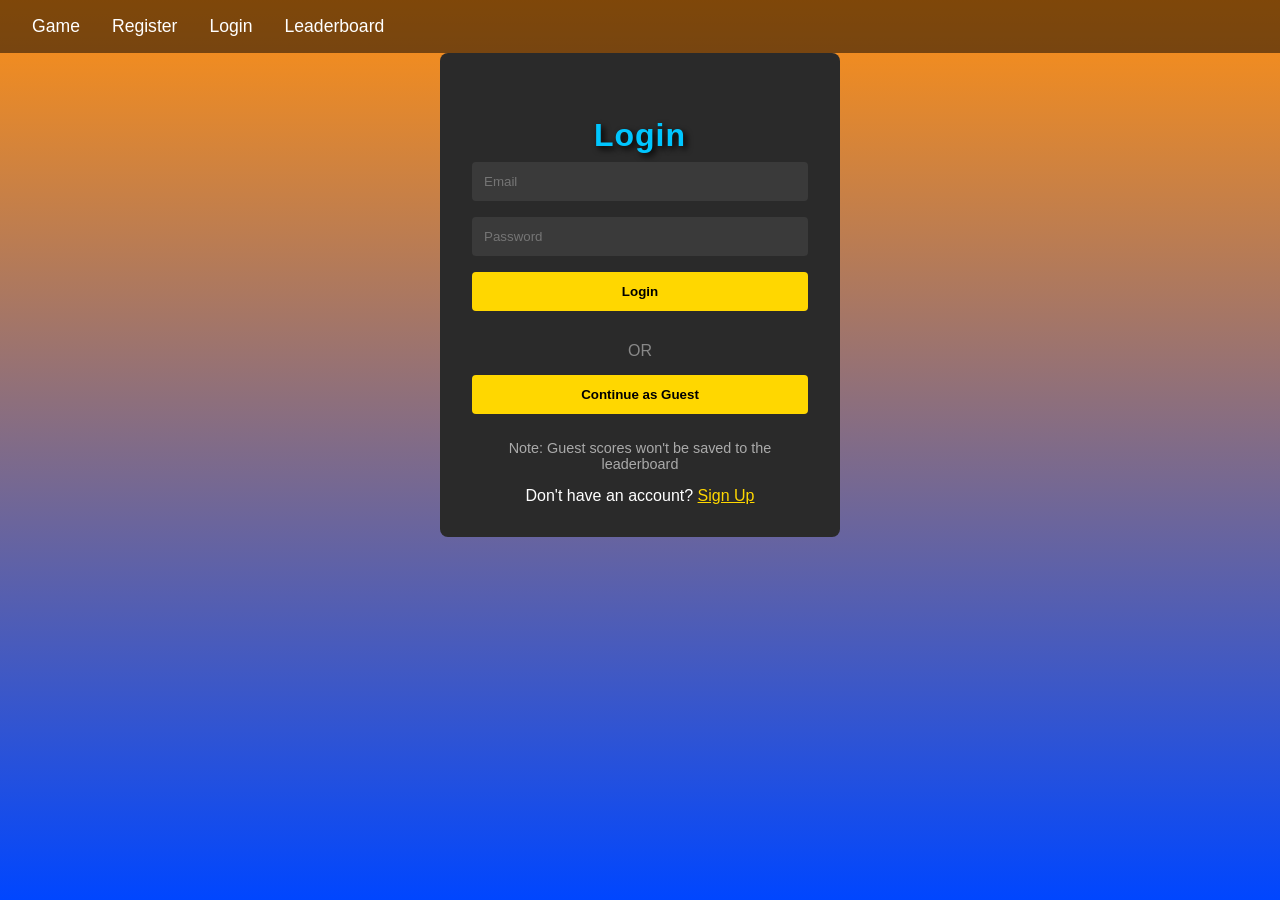
==== html_files/index.html @ 3009f22e "Uploaded files" ====
<!DOCTYPE html>
<html lang="en">
<head>
  <meta charset="UTF-8">
  <title>Midas Flight - Game</title>
  <link rel="stylesheet" href="../css/styles.css">
</head>
<body>
  <!-- Navbar -->
  <nav>
    <ul>
      <li><a href="../html_files/index.html">Game</a></li>
      <li><a href="../html_files/signup.html">Register</a></li>
      <li><a href="../html_files/login.html">Login</a></li>
      <li><a href="../html_files/leaderboards.html">Leaderboard</a></li>
    </ul>
  </nav>

  <!-- User Info and Sign Out Section -->
  <div class="user-section">
    <span id="user-display"></span>
    <button id="signout-btn" style="display: none;">Sign Out</button>
  </div>

  <h1>Midas Flight:</h1>
  <h2>The Escape from Capitalism.</h2>

  <!-- How to Play Section -->
  <div class="how-to-play">
    <h3>How to Play</h3>
    <div class="instructions">
      <p><strong>Controls:</strong> Press <kbd>SPACE</kbd> or <kbd>↑ UP ARROW</kbd> to jump</p>
      <p><strong>Objective:</strong> Navigate through the pipes without crashing</p>
      <p><strong>Scoring:</strong> Earn 1 point for each pipe pair you pass</p>
      <p><strong>Game Over:</strong> Press <kbd>SPACE</kbd> to restart</p>
    </div>
  </div>

  <canvas id="board"></canvas>

  <script src="../js_files/transitions.js"></script>
  <script type="module" src="../js_files/midasflight.js"></script>
  <script>
    // Display user info and sign out button
    const currentUser = JSON.parse(sessionStorage.getItem("currentuser"));
    const userDisplay = document.getElementById("user-display");
    const signoutBtn = document.getElementById("signout-btn");

    if (!currentUser) {
      // No user logged in - redirect to login page
      window.location.href = "login.html";
    } else if (currentUser.isGuest) {
      // Guest user
      userDisplay.textContent = "Playing as Guest";
    } else {
      // Registered user
      userDisplay.textContent = `Welcome, ${currentUser.firstname}!`;
      signoutBtn.style.display = "inline-block";
    }

    // Sign out functionality
    signoutBtn.addEventListener("click", () => {
      sessionStorage.removeItem("currentuser");
      window.location.href = "login.html";
    });
  </script>
</body>
</html>
---- css/styles.css ----
* {
 margin: 0;
 padding: 0;
 box-sizing: border-box;
}
body {
 background: linear-gradient(0deg, #0046FF, #FF9013);
 font-family: "Comic Sans MS", sans-serif;
 min-height: 100vh;
 animation: fadeIn 0.5s ease-in;
}
@keyframes fadeIn {
    from {
        opacity: 0;
    }
    to {
        opacity: 1;
    }
}
/* Fade out when leaving page */
body.fade-out {
    animation: fadeOut 0.3s ease-out;
    opacity: 0;
}
@keyframes fadeOut {
    from {
        opacity: 1;
    }
    to {
        opacity: 0;
    }
}
/* Navigation */
nav {
 background-color: rgba(0, 0, 0, 0.5);
 padding: 1rem 2rem;
 z-index: 100;
}
nav ul {
 list-style: none;
 display: flex;
 gap: 2rem;
 margin: 0;
 padding: 0;
}
nav a {
 color: #ffffff;
 text-decoration: none;
 font-size: 1.1rem;
 transition: color 0.3s;
}
nav a:hover {
 color: #ffd700;
}
h1 {
 color: lightgrey;
 font-size: 2.5rem;
 text-shadow: 3px 3px 6px black;
 text-align: center;
 margin-top: 2rem;
 margin-bottom: 0.5rem;
}
h2 {
 color: lightgrey;
 font-size: 1rem;
 text-shadow: 3px 3px 6px black;
 text-align: center;
 margin-bottom: 1.5rem;
}
/* Container (Used for Leaderboard/Forms) */
.container {
 max-width: 1200px;
 margin: 0 auto;
 padding: 2rem;
}
/* Grid */
.grid-2 {
 display: grid;
 grid-template-columns: repeat(2, 1fr);
 gap: 2rem;
}
.box {
 background-color: #2a2a2a;
 padding: 2rem;
 border-radius: 8px;
}
/* Forms */
.form-container {
 max-width: 400px;
 margin: 0 auto;
 background-color: #2a2a2a;
 padding: 2rem;
 border-radius: 8px;
}
input,
button {
 width: 100%;
 padding: 0.75rem;
 margin-bottom: 1rem;
 border: none;
 border-radius: 4px;
}
input {
 background-color: #3a3a3a;
 color: #ffffff;
}
button {
 background-color: #ffd700;
 color: #000000;
 cursor: pointer;
 font-weight: bold;
}
button:hover {
 background-color: #ffed4e;
}
/* Leaderboard container */
.leaderboard {
  background-color: #2a2a2a;
  border-radius: 8px;
  overflow: hidden;
  width: 60%;
  margin: 0 auto;
  box-shadow: 0 0 10px rgba(0, 0, 0, 0.4);
}
.leaderboard table {
  width: 100%;
  border-collapse: collapse;
}
.leaderboard th,
.leaderboard td {
  padding: 1rem;
  text-align: left;
  border-bottom: 1px solid #3a3a3a;
  color: white;
}
.leaderboard th {
  background-color: #111;
  color: #00c6ff;
  font-size: 1.1rem;
  letter-spacing: 1px;
  text-transform: uppercase;
}
.leaderboard tr:nth-child(even) {
  background-color: #242424;
}
.leaderboard tr:hover {
  background-color: #333;
  transition: background-color 0.3s ease;
}
/* Title */
h1 {
  margin-top: 2rem;
  font-size: 2rem;
  color: #00c6ff;
  letter-spacing: 1px;
}
 #error-message {
   display: none;
   color: #721c24;
   padding: 12px;
   margin-bottom: 15px;
   background-color: #f8d7da;
   border: 1px solid #f5c6cb;
   border-radius: 4px;
 }
 #success-message {
   display: none;
   color: #155724;
   padding: 12px;
   margin-bottom: 15px;
   background-color: #d4edda;
   border: 1px solid #c3e6cb;
   border-radius: 4px;
 }

 /* User Section with Sign Out Button */
.user-section {
  text-align: center;
  margin: 1rem auto;
  padding: 0.75rem;
  background-color: rgba(42, 42, 42, 0.8);
  border-radius: 8px;
  max-width: 600px;
  display: flex;
  justify-content: center;
  align-items: center;
  gap: 1rem;
}

#user-display {
  color: #ffd700;
  font-size: 1.1rem;
  font-weight: bold;
}

#signout-btn {
  background-color: #ff4444;
  color: white;
  padding: 0.5rem 1.5rem;
  border: none;
  border-radius: 4px;
  cursor: pointer;
  font-weight: bold;
  font-size: 0.95rem;
  transition: background-color 0.3s;
  width: auto;
  margin: 0;
}

#signout-btn:hover {
  background-color: #cc0000;
}

/* GAME BOARD STYLING - CENTERED WITH DARK BACKDROP */
#board {
    display: block;
    margin: 0 auto 2rem auto; /* Center horizontally */
    background-color: #0a0a0a; /* Very dark backdrop for visibility */
    border: 5px solid #ffd700; /* Gold border */
    border-radius: 8px; /* Rounded corners */
    box-shadow: 0 10px 40px rgba(0, 0, 0, 0.7); /* Deep shadow for depth */
}
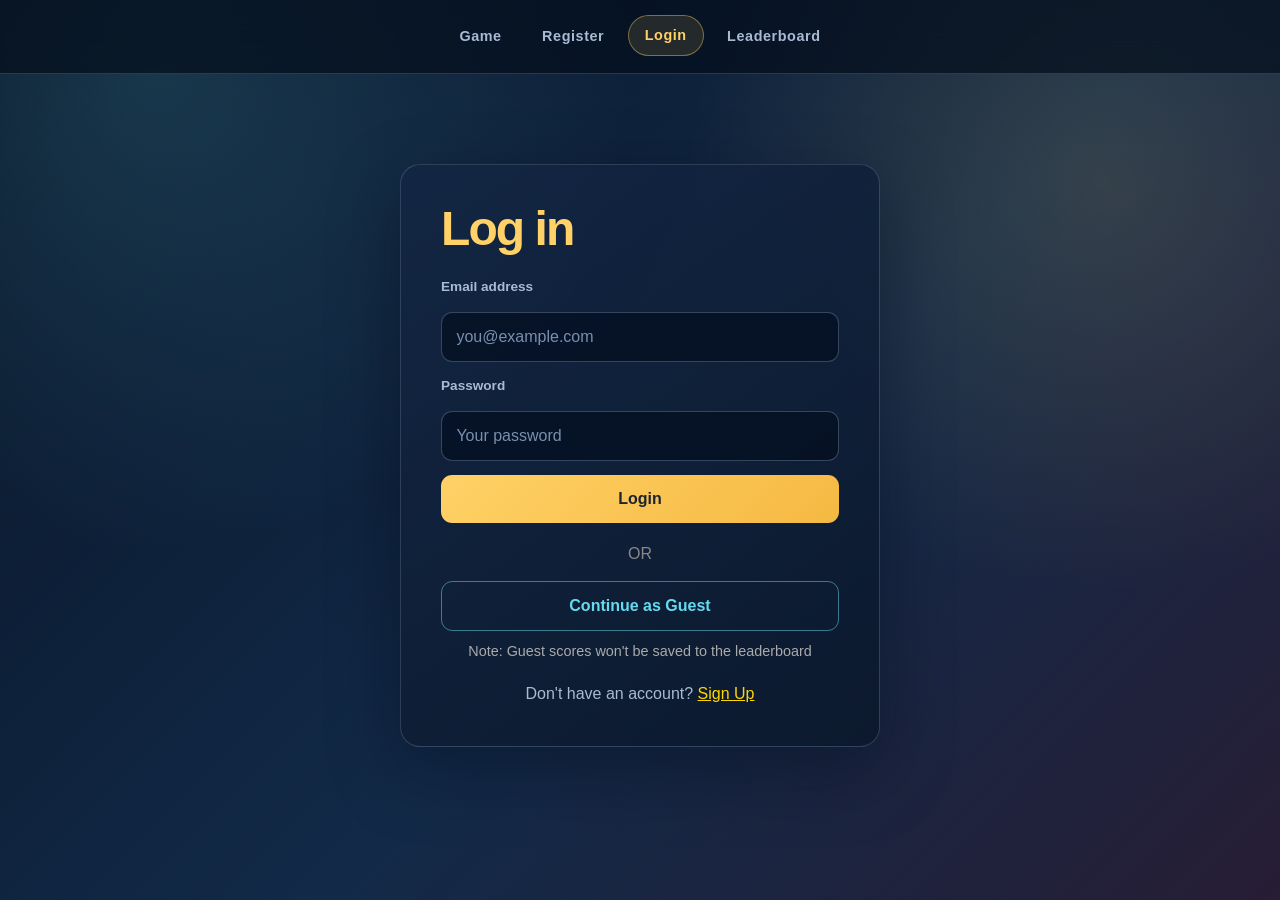
==== commit 9b25be13: "- Updated CSS styles for a modern look, including new color variables and layout adjustments. - Enha" ====
--- a/html_files/index.html
+++ b/html_files/index.html
@@ -2,41 +2,44 @@
 <html lang="en">
 <head>
   <meta charset="UTF-8">
-  <title>Midas Flight - Game</title>
+  <meta name="viewport" content="width=device-width, initial-scale=1">
+  <meta name="description" content="Midas Flight, a fast-paced Flappy Bird-style arcade game.">
+  <title>Play Midas Flight</title>
   <link rel="stylesheet" href="../css/styles.css">
 </head>
 <body>
-  <!-- Navbar -->
   <nav>
-    <ul>
-      <li><a href="../html_files/index.html">Game</a></li>
+    <ul aria-label="Primary navigation">
+      <li><a href="../html_files/index.html" aria-current="page">Game</a></li>
       <li><a href="../html_files/signup.html">Register</a></li>
       <li><a href="../html_files/login.html">Login</a></li>
       <li><a href="../html_files/leaderboards.html">Leaderboard</a></li>
     </ul>
   </nav>
 
-  <!-- User Info and Sign Out Section -->
-  <div class="user-section">
-    <span id="user-display"></span>
-    <button id="signout-btn" style="display: none;">Sign Out</button>
-  </div>
+  <main class="game-shell">
+    <header class="page-heading">
+      <h1>Midas Flight</h1>
+      <h2>The escape from capitalism.</h2>
+    </header>
 
-  <h1>Midas Flight:</h1>
-  <h2>The Escape from Capitalism.</h2>
+    <div class="user-section" aria-live="polite">
+      <span id="user-display"></span>
+      <button id="signout-btn" type="button" style="display: none;">Sign out</button>
+    </div>
 
-  <!-- How to Play Section -->
-  <div class="how-to-play">
-    <h3>How to Play</h3>
-    <div class="instructions">
-      <p><strong>Controls:</strong> Press <kbd>SPACE</kbd> or <kbd>↑ UP ARROW</kbd> to jump</p>
-      <p><strong>Objective:</strong> Navigate through the pipes without crashing</p>
-      <p><strong>Scoring:</strong> Earn 1 point for each pipe pair you pass</p>
-      <p><strong>Game Over:</strong> Press <kbd>SPACE</kbd> to restart</p>
-    </div>
-  </div>
+    <section class="how-to-play" aria-labelledby="how-to-play-title">
+      <h3 id="how-to-play-title">How to play</h3>
+      <div class="instructions">
+        <p><strong>Controls:</strong> Press <kbd>Space</kbd> or <kbd>Up Arrow</kbd> to fly</p>
+        <p><strong>Objective:</strong> Navigate through the pipes and collect coins</p>
+        <p><strong>Scoring:</strong> Build combos, pass pipes, and collect coins</p>
+        <p><strong>Restart:</strong> Press <kbd>Space</kbd> after game over</p>
+      </div>
+    </section>
 
-  <canvas id="board"></canvas>
+    <canvas id="board" width="750" height="650" aria-label="Midas Flight game board"></canvas>
+  </main>
 
   <script src="../js_files/transitions.js"></script>
   <script type="module" src="../js_files/midasflight.js"></script>
--- a/css/styles.css
+++ b/css/styles.css
@@ -219,4 +219,429 @@
     border: 5px solid #ffd700; /* Gold border */
     border-radius: 8px; /* Rounded corners */
     box-shadow: 0 10px 40px rgba(0, 0, 0, 0.7); /* Deep shadow for depth */
+}
+
+/* Modern shared interface */
+:root {
+  --ink: #eaf2ff;
+  --muted: #a9bad3;
+  --surface: rgba(15, 29, 52, 0.88);
+  --surface-strong: #101f38;
+  --line: rgba(174, 202, 235, 0.2);
+  --gold: #ffd166;
+  --gold-strong: #f5b942;
+  --cyan: #66d9ef;
+  --danger: #ff7b7b;
+  --shadow: 0 24px 70px rgba(2, 8, 23, 0.38);
+}
+
+html {
+  min-width: 320px;
+  background: #081426;
+}
+
+body {
+  background:
+    radial-gradient(circle at 12% 8%, rgba(102, 217, 239, 0.16), transparent 30rem),
+    radial-gradient(circle at 86% 20%, rgba(255, 209, 102, 0.14), transparent 26rem),
+    linear-gradient(135deg, #081426 0%, #122a48 56%, #271d35 100%);
+  color: var(--ink);
+  font-family: "Avenir Next", "Trebuchet MS", "Segoe UI", sans-serif;
+  line-height: 1.5;
+  padding-bottom: 4rem;
+}
+
+body::before {
+  background-image: linear-gradient(rgba(255, 255, 255, 0.025) 1px, transparent 1px), linear-gradient(90deg, rgba(255, 255, 255, 0.025) 1px, transparent 1px);
+  background-size: 32px 32px;
+  content: "";
+  inset: 0;
+  pointer-events: none;
+  position: fixed;
+  z-index: -1;
+}
+
+nav {
+  align-items: center;
+  backdrop-filter: blur(18px);
+  background: rgba(5, 14, 28, 0.72);
+  border-bottom: 1px solid var(--line);
+  display: flex;
+  justify-content: center;
+  padding: 1rem clamp(1rem, 4vw, 4rem);
+  position: sticky;
+  top: 0;
+}
+
+nav ul {
+  align-items: center;
+  display: flex;
+  flex-wrap: wrap;
+  gap: 0.4rem;
+  justify-content: center;
+  width: min(100%, 1120px);
+}
+
+nav a {
+  border: 1px solid transparent;
+  border-radius: 999px;
+  color: var(--muted);
+  display: block;
+  font-size: 0.9rem;
+  font-weight: 700;
+  letter-spacing: 0.04em;
+  padding: 0.55rem 1rem;
+  transition: background 180ms ease, border-color 180ms ease, color 180ms ease, transform 180ms ease;
+}
+
+nav a:hover,
+nav a:focus-visible,
+nav a[aria-current="page"] {
+  background: rgba(255, 209, 102, 0.12);
+  border-color: rgba(255, 209, 102, 0.42);
+  color: var(--gold);
+  transform: translateY(-1px);
+}
+
+h1,
+h2,
+h3 {
+  color: var(--ink);
+  text-shadow: none;
+}
+
+h1 {
+  font-size: clamp(2.1rem, 5vw, 4.5rem);
+  letter-spacing: -0.04em;
+  line-height: 1;
+  margin: 0;
+}
+
+h2 {
+  color: var(--muted);
+  font-size: clamp(1rem, 2vw, 1.35rem);
+  font-weight: 500;
+  margin: 0.75rem 0 0;
+}
+
+h3 {
+  font-size: 1rem;
+  letter-spacing: 0.08em;
+  text-transform: uppercase;
+}
+
+a {
+  color: var(--cyan);
+}
+
+a:focus-visible,
+button:focus-visible,
+input:focus-visible {
+  outline: 3px solid var(--gold);
+  outline-offset: 3px;
+}
+
+.sr-only {
+  clip: rect(0, 0, 0, 0);
+  clip-path: inset(50%);
+  height: 1px;
+  overflow: hidden;
+  position: absolute;
+  white-space: nowrap;
+  width: 1px;
+}
+
+.page-heading,
+.game-shell,
+.page-container {
+  margin: 0 auto;
+  max-width: 1120px;
+  padding: clamp(2.5rem, 7vw, 6rem) clamp(1rem, 4vw, 2rem) 0;
+}
+
+.page-heading {
+  text-align: center;
+}
+
+.page-heading h1 {
+  color: var(--gold);
+  font-size: clamp(2.4rem, 6vw, 5rem);
+}
+
+.game-shell {
+  align-items: center;
+  display: flex;
+  flex-direction: column;
+  gap: 1.5rem;
+  max-width: 980px;
+  padding-top: 2rem;
+}
+
+.game-shell .page-heading {
+  padding: 0;
+}
+
+.user-section {
+  align-self: stretch;
+  background: rgba(15, 29, 52, 0.66);
+  border: 1px solid var(--line);
+  border-radius: 1rem;
+  color: var(--muted);
+  margin: 0;
+  max-width: none;
+  padding: 0.7rem 1rem;
+}
+
+#user-display {
+  color: var(--gold);
+  font-size: 0.95rem;
+}
+
+#signout-btn {
+  background: transparent;
+  border: 1px solid rgba(255, 123, 123, 0.55);
+  color: #ffb1b1;
+}
+
+#signout-btn:hover {
+  background: rgba(255, 123, 123, 0.14);
+}
+
+.how-to-play,
+.form-container,
+.wrapper,
+.leaderboard {
+  background: linear-gradient(145deg, rgba(19, 38, 67, 0.92), rgba(11, 24, 44, 0.92));
+  border: 1px solid var(--line);
+  border-radius: 1.25rem;
+  box-shadow: var(--shadow);
+}
+
+.how-to-play {
+  align-self: stretch;
+  display: grid;
+  gap: 0.8rem;
+  grid-template-columns: minmax(130px, 0.7fr) 1.5fr;
+  padding: 1.2rem 1.4rem;
+}
+
+.how-to-play h3 {
+  color: var(--gold);
+  margin: 0;
+}
+
+.instructions {
+  color: var(--muted);
+  display: grid;
+  gap: 0.35rem;
+}
+
+.instructions p {
+  margin: 0;
+}
+
+kbd {
+  background: #081426;
+  border: 1px solid rgba(174, 202, 235, 0.35);
+  border-bottom-width: 2px;
+  border-radius: 0.35rem;
+  color: var(--ink);
+  font-size: 0.78em;
+  padding: 0.12rem 0.4rem;
+}
+
+#board {
+  border: 4px solid var(--gold);
+  border-radius: 1.25rem;
+  box-shadow: 0 20px 70px rgba(2, 8, 23, 0.55), 0 0 0 1px rgba(255, 255, 255, 0.08);
+  height: auto;
+  max-width: 100%;
+  width: 750px;
+}
+
+.page-container {
+  max-width: 720px;
+}
+
+.form-container,
+.wrapper {
+  margin: 0 auto;
+  max-width: 480px;
+  padding: clamp(1.5rem, 5vw, 2.5rem);
+}
+
+.form-container h1,
+.wrapper h1 {
+  color: var(--gold);
+  font-size: clamp(2rem, 5vw, 3rem);
+  margin-bottom: 1.5rem;
+  text-align: left;
+}
+
+form {
+  display: grid;
+  gap: 0.9rem;
+}
+
+label {
+  color: var(--muted);
+  font-size: 0.85rem;
+  font-weight: 700;
+}
+
+input,
+button {
+  border-radius: 0.7rem;
+  font: inherit;
+  min-height: 3rem;
+  padding: 0.75rem 0.9rem;
+}
+
+input {
+  background: rgba(4, 13, 30, 0.7);
+  border: 1px solid rgba(174, 202, 235, 0.28);
+  color: var(--ink);
+  margin: 0;
+  width: 100%;
+}
+
+input::placeholder {
+  color: #7890ae;
+}
+
+button {
+  background: linear-gradient(135deg, var(--gold), var(--gold-strong));
+  border: 0;
+  color: #1b2430;
+  cursor: pointer;
+  font-weight: 800;
+  margin: 0;
+  transition: filter 180ms ease, transform 180ms ease;
+}
+
+button:hover {
+  background: linear-gradient(135deg, #ffe39a, var(--gold));
+  filter: brightness(1.04);
+  transform: translateY(-1px);
+}
+
+.guest-button {
+  background: transparent;
+  border: 1px solid rgba(102, 217, 239, 0.5);
+  color: var(--cyan);
+}
+
+.guest-button:hover {
+  background: rgba(102, 217, 239, 0.1);
+}
+
+.guest-option,
+.form-container > p,
+.wrapper > p {
+  color: var(--muted) !important;
+  margin-top: 1.2rem !important;
+  text-align: center;
+}
+
+#error-message,
+#success-message,
+#error-box {
+  border-radius: 0.7rem;
+  font-size: 0.9rem;
+  margin: 0 0 1rem;
+  padding: 0.8rem 1rem;
+}
+
+#error-message,
+#error-box {
+  background: rgba(255, 123, 123, 0.12);
+  border: 1px solid rgba(255, 123, 123, 0.38);
+  color: #ffb1b1;
+}
+
+#success-message {
+  background: rgba(109, 224, 172, 0.12);
+  border: 1px solid rgba(109, 224, 172, 0.38);
+  color: #a8f3ce;
+}
+
+.leaderboard {
+  margin: 2rem auto 0;
+  max-width: 760px;
+  overflow: hidden;
+  width: 100%;
+}
+
+.leaderboard table {
+  border-collapse: collapse;
+}
+
+.leaderboard th,
+.leaderboard td {
+  border-bottom: 1px solid var(--line);
+  color: var(--ink);
+  padding: 1rem 1.25rem;
+}
+
+.leaderboard th {
+  background: rgba(4, 13, 30, 0.6);
+  color: var(--gold);
+  font-size: 0.78rem;
+  letter-spacing: 0.1em;
+}
+
+.leaderboard tr:nth-child(even) {
+  background: rgba(255, 255, 255, 0.025);
+}
+
+.leaderboard tr:hover {
+  background: rgba(102, 217, 239, 0.08);
+}
+
+@media (max-width: 700px) {
+  body {
+    padding-bottom: 2rem;
+  }
+
+  nav {
+    padding: 0.7rem 0.6rem;
+  }
+
+  nav ul {
+    gap: 0.2rem;
+  }
+
+  nav a {
+    font-size: 0.78rem;
+    padding: 0.45rem 0.65rem;
+  }
+
+  .game-shell,
+  .page-container {
+    padding-top: 2rem;
+  }
+
+  .how-to-play {
+    grid-template-columns: 1fr;
+  }
+
+  #board {
+    border-width: 3px;
+  }
+
+  .leaderboard th,
+  .leaderboard td {
+    padding: 0.8rem;
+  }
+}
+
+@media (prefers-reduced-motion: reduce) {
+  *,
+  *::before,
+  *::after {
+    animation-duration: 0.01ms !important;
+    animation-iteration-count: 1 !important;
+    scroll-behavior: auto !important;
+    transition-duration: 0.01ms !important;
+  }
 }
